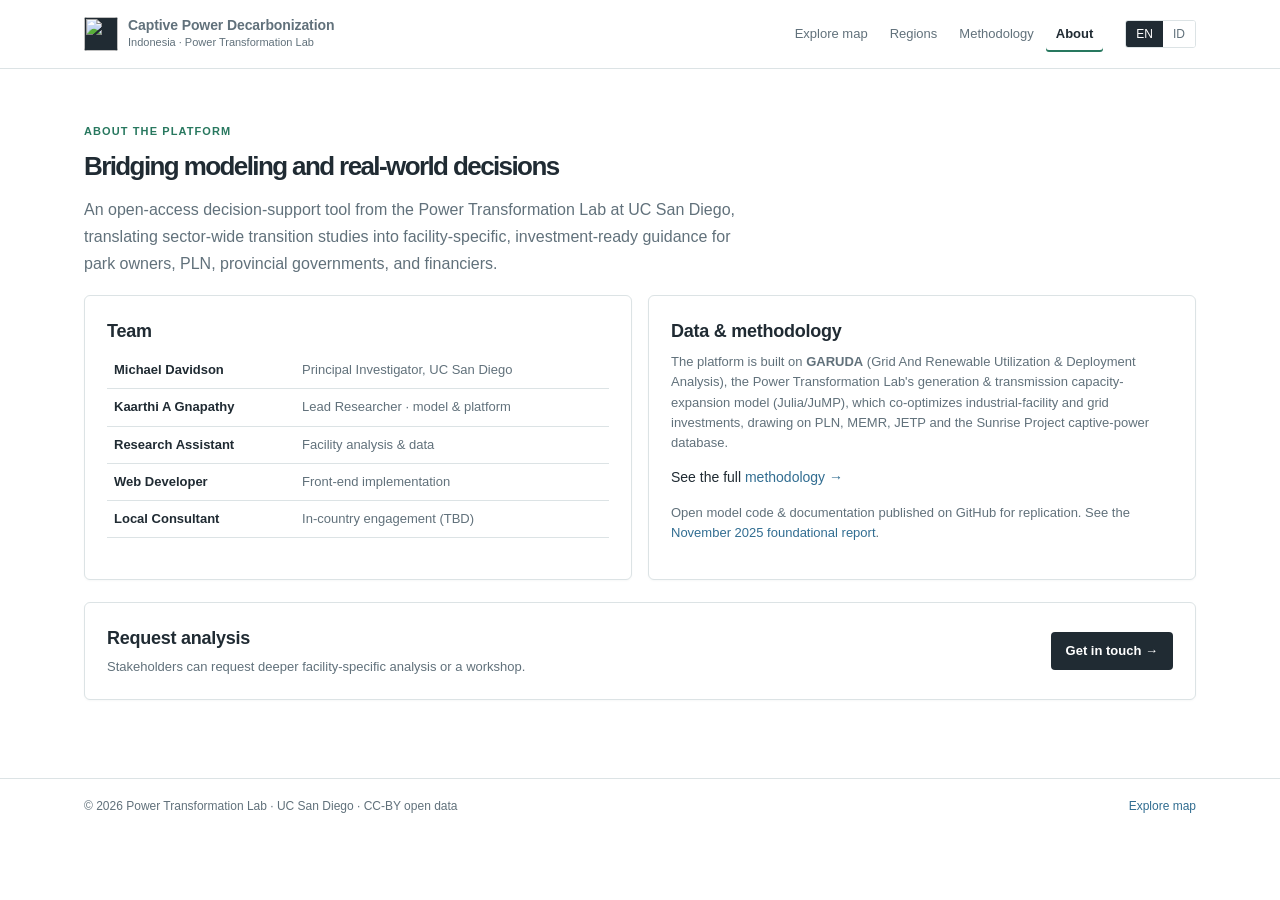
==== about.html @ 7bb6ee19 "Call the capacity-expansion model GARUDA everywhere UI strings (EN/ID), methodology and about text, " ====
<!DOCTYPE html>
<html lang="en">
<head>
<meta charset="utf-8">
<meta name="viewport" content="width=device-width, initial-scale=1">
<title>About · Captive Power Platform</title>
<link rel="icon" type="image/svg+xml" href="assets/img/logo.svg">
<link rel="stylesheet" href="assets/css/styles.css">
</head>
<body>

<header class="site">
  <div class="wrap navrow">
    <a class="brand" href="index.html">
      <img class="mark" src="assets/img/logo.svg" alt="" width="34" height="34">
      <span><b>Captive Power Decarbonization</b><span data-i18n="brand_sub">Indonesia · Power Transformation Lab</span></span>
    </a>
    <nav class="main">
      <a href="index.html" data-i18n="nav_explore">Explore map</a>
      <a href="region.html" data-i18n="nav_region">Regions</a>
      <a href="methodology.html" data-i18n="nav_method">Methodology</a>
      <a href="about.html" class="active" data-i18n="nav_about">About</a>
    </nav>
    <div class="lang"><button data-lang="en" class="on">EN</button><button data-lang="id">ID</button></div>
  </div>
</header>

<main class="wrap section">
  <div class="kick" data-i18n="ab_kick">About the platform</div>
  <h1 style="font-size:26px" data-i18n="ab_h">Bridging modeling and real-world decisions</h1>
  <p class="lead" data-i18n="ab_p">An open-access decision-support tool from the Power Transformation Lab at UC San Diego, translating sector-wide transition studies into facility-specific, investment-ready guidance for park owners, PLN, provincial governments, and financiers.</p>

  <div class="grid2" style="margin-top:18px">
    <div class="card">
      <h2 data-i18n="ab_team">Team</h2>
      <table class="dt" style="margin-top:6px"><tbody>
        <tr><td style="font-weight:600">Michael Davidson</td><td style="color:var(--mut)">Principal Investigator, UC San Diego</td></tr>
        <tr><td style="font-weight:600">Kaarthi A Gnapathy</td><td style="color:var(--mut)">Lead Researcher · model &amp; platform</td></tr>
        <tr><td style="font-weight:600">Research Assistant</td><td style="color:var(--mut)">Facility analysis &amp; data</td></tr>
        <tr><td style="font-weight:600">Web Developer</td><td style="color:var(--mut)">Front-end implementation</td></tr>
        <tr><td style="font-weight:600">Local Consultant</td><td style="color:var(--mut)">In-country engagement (TBD)</td></tr>
      </tbody></table>
    </div>
    <div class="card">
      <h2 data-i18n="ab_data">Data &amp; methodology</h2>
      <p class="sub" style="margin-top:6px">The platform is built on <b>GARUDA</b> (Grid And Renewable Utilization &amp; Deployment Analysis), the Power Transformation Lab's generation &amp; transmission capacity-expansion model (Julia/JuMP), which co-optimizes industrial-facility and grid investments, drawing on PLN, MEMR, JETP and the Sunrise Project captive-power database.</p>
      <p style="font-size:14px">See the full <a href="methodology.html">methodology &rarr;</a></p>
      <p class="sub" style="margin-top:10px">Open model code &amp; documentation published on GitHub for replication. See the
        <a href="https://zenodo.org/records/17345968">November 2025 foundational report</a>.</p>
    </div>
  </div>

  <!-- Partners & stakeholders — commented out pending PI confirmation of the final list (feedback item #3)
  <h2 style="margin-top:24px" data-i18n="ab_part">Partners &amp; stakeholders</h2>
  <p class="sub" data-i18n="ab_partp">Engaged through workshops and bilateral outreach in Jakarta, Bandung &amp; Sulawesi</p>
  <div class="partners">
    <div class="pcard"><b>ITB</b>Academic collaboration · PLN engagement</div>
    <div class="pcard"><b>IESR</b>Modeling · policy advocacy</div>
    <div class="pcard"><b>WRI-Indonesia</b>Industrial park &amp; investor convening</div>
    <div class="pcard"><b>CPI-Indonesia</b>Investor engagement</div>
    <div class="pcard"><b>RMI</b>JETP team connections</div>
    <div class="pcard"><b>MEMR · PLN</b>Policy &amp; grid planning</div>
  </div>
  -->

  <div class="card" style="margin-top:22px;display:flex;justify-content:space-between;align-items:center;gap:14px;flex-wrap:wrap">
    <div>
      <h2 style="margin:0" data-i18n="foot_req">Request analysis</h2>
      <p class="sub" style="margin:4px 0 0">Stakeholders can request deeper facility-specific analysis or a workshop.</p>
    </div>
    <a class="btn" href="mailto:info@pwrlab.org">Get in touch →</a>
  </div>
</main>

<footer class="site"><div class="wrap">
  <span data-i18n="foot_rights">© 2026 Power Transformation Lab · UC San Diego · CC-BY open data</span>
  <span><a href="index.html" data-i18n="nav_explore">Explore map</a></span>
</div></footer>

<script src="assets/js/data.js"></script>
<script src="assets/js/i18n.js"></script>
<script>window.initLang();</script>
</body>
</html>
---- assets/css/styles.css ----
/* Captive Power Decarbonization Platform — prototype styles
   Design family: Power Transformation Lab (pwrlab.org) — charcoal #272636 + coral #fc4d50,
   evolved with a coal-vs-clean energy axis (charcoal coal / teal clean / blue grid). */

:root {
  --coal:   #202b33;  /* brand ink + "coal" */
  --coral:  #c75c45;  /* accent */
  --clean:  #28785f;  /* on-site renewables */
  --grid:   #316d91;  /* grid connection */
  --amber:  #ef9f27;  /* medium readiness */
  --ink:    #202b33;
  --mut:    #61717b;
  --line:   #dce3e5;
  --bg:     #ffffff;
  --soft:   #f4f7f6;
  --radius: 6px;
  --maxw:   1160px;
}

* { box-sizing: border-box; }
html { scroll-behavior: smooth; }
body {
  margin: 0;
  font-family: -apple-system, BlinkMacSystemFont, "Segoe UI", Roboto, Helvetica, Arial, sans-serif;
  color: var(--ink);
  background: var(--bg);
  line-height: 1.55;
  -webkit-font-smoothing: antialiased;
}
a { color: var(--grid); text-decoration: none; }
a:hover { text-decoration: underline; }
.wrap { max-width: var(--maxw); margin: 0 auto; padding: 0 24px; }
.sr-only { position:absolute; width:1px; height:1px; overflow:hidden; clip:rect(0 0 0 0); }

/* ---- header / nav ---- */
header.site {
  position: sticky; top: 0; z-index: 50;
  background: rgba(255,255,255,.97); backdrop-filter: blur(12px);
  border-bottom: 1px solid var(--line);
}
.navrow { display: flex; align-items: center; gap: 16px; height: 68px; }
.brand { display: flex; align-items: center; gap: 10px; margin-right: auto; }
.brand .mark {
  width: 34px; height: 34px; border-radius: 3px; background: var(--coal); color: #fff;
  display: flex; align-items: center; justify-content: center; font-weight: 700; font-size: 10px;
  letter-spacing: .08em;
}
.brand b { font-size: 14px; font-weight: 650; letter-spacing: -.1px; display: block; line-height: 1.15; }
.brand span { font-size: 11px; color: var(--mut); }
nav.main { display: flex; gap: 2px; }
nav.main a {
  font-size: 13px; color: var(--mut); padding: 8px 10px; border-radius: 3px; text-decoration: none;
}
nav.main a:hover { background: var(--soft); color: var(--ink); }
nav.main a.active { color: var(--ink); font-weight: 600; background: transparent; box-shadow: inset 0 -2px var(--clean); }
.lang { display: flex; border: 1px solid var(--line); border-radius: 3px; overflow: hidden; margin-left: 6px; }
.lang button { font-size: 12px; padding: 6px 10px; border: none; background: #fff; cursor: pointer; color: var(--mut); }
.lang button.on { background: var(--coal); color: #fff; }

/* ---- generic ---- */
.kick { font-size: 11px; font-weight: 650; letter-spacing: 1.1px; text-transform: uppercase; color: var(--clean); }
h1 { font-size: clamp(34px, 5vw, 54px); font-weight: 650; letter-spacing: -1.6px; line-height: 1.03; margin: 13px 0 16px; max-width: 900px; }
h2 { font-size: 18px; font-weight: 650; letter-spacing: -.25px; margin: 0 0 4px; }
.lead { font-size: 16px; line-height: 1.7; color: var(--mut); margin: 0; max-width: 76ch; }
.sub  { font-size: 13px; color: var(--mut); margin: 0 0 14px; }
.section { padding-top: 54px; padding-bottom: 34px; }
.card { border: 1px solid var(--line); border-radius: var(--radius); padding: 22px; background: #fff; box-shadow: 0 1px 2px rgba(32,43,51,.035); }
.grid2 { display: grid; grid-template-columns: 1fr 1fr; gap: 16px; }
.grid3 { display: grid; grid-template-columns: repeat(3, 1fr); gap: 12px; }
.split { display: grid; grid-template-columns: 1.5fr 1fr; gap: 18px; align-items: start; }
.back { font-size: 13px; color: var(--mut); display: inline-flex; align-items: center; gap: 5px; }

/* ---- stats ---- */
.stats { display: grid; grid-template-columns: repeat(4, 1fr); gap: 0; margin: 34px 0; border-top: 1px solid var(--line); border-bottom: 1px solid var(--line); }
.stat { background: transparent; border-radius: 0; padding: 20px 24px; border-right: 1px solid var(--line); }
.stat:last-child { border-right: 0; }
.stat b { font-size: 27px; font-weight: 650; display: block; letter-spacing: -.8px; }
.stat small { font-size: 12px; color: var(--mut); display: block; margin-top: 2px; line-height: 1.3; }

/* ---- filters ---- */
.filters { display: flex; gap: 8px; flex-wrap: wrap; align-items: center; padding: 14px 16px; background: var(--soft); border: 1px solid var(--line); border-radius: var(--radius); margin-bottom: 14px; }
.filters .fl { font-size: 12px; color: var(--mut); font-weight: 600; }
.chip { font-size: 12.5px; padding: 6px 12px; border-radius: 4px; border: 1px solid var(--line); background: #fff; cursor: pointer; color: var(--mut); }
.chip.on { background: var(--coal); color: #fff; border-color: var(--coal); }
select.f { font-size: 12.5px; padding: 6px 9px; border-radius: 7px; border: 1px solid var(--line); background: #fff; color: var(--ink); }

/* ---- map ---- */
.mapwrap { position: relative; border: 1px solid var(--line); border-radius: var(--radius); overflow: hidden; background: #f4f7f7; }
.mk { cursor: pointer; transition: opacity .15s; }
.mk:hover { stroke: var(--coal) !important; stroke-width: 2 !important; }
.legend { position: absolute; left: 14px; bottom: 14px; background: rgba(255,255,255,.97); border: 1px solid var(--line); border-radius: 4px; padding: 10px 12px; font-size: 11px; color: var(--mut); }
.legend .row { display: flex; align-items: center; gap: 7px; margin: 3px 0; }
.legend i { width: 10px; height: 10px; border-radius: 50%; display: inline-block; }
.pop { position: absolute; top: 14px; right: 14px; width: 270px; background: #fff; border: 1px solid var(--line); border-radius: 5px; padding: 17px; display: none; box-shadow: 0 12px 32px rgba(32,43,51,.14); }
.pop.on { display: block; }
.pop .x { position: absolute; top: 10px; right: 12px; cursor: pointer; color: var(--mut); font-size: 17px; line-height: 1; background: none; border: none; }

/* ---- tags / pills ---- */
.tag { display: inline-block; font-size: 10.5px; padding: 2px 9px; border-radius: 20px; font-weight: 600; background: var(--soft); color: var(--ink); border: 1px solid var(--line); }
.tag .dot { display: inline-block; width: 8px; height: 8px; border-radius: 50%; margin-right: 5px; vertical-align: 0; }
.pill { font-size: 10.5px; font-weight: 600; padding: 2px 9px; border-radius: 20px; }
.p-high { background: #e1f5ee; color: #0f6e56; }
.p-medium { background: #faeeda; color: #854f0b; }
.p-low { background: #fbeae9; color: #a32d2d; }

.metarow { display: flex; justify-content: space-between; font-size: 13px; padding: 6px 0; border-top: 1px solid var(--line); }
.metarow span { color: var(--mut); }
.metarow b { font-weight: 600; }
.mixbar { display: flex; height: 9px; border-radius: 5px; overflow: hidden; margin: 10px 0 4px; }

/* ---- buttons ---- */
.btn { display: inline-flex; align-items: center; gap: 6px; font-size: 13px; font-weight: 600; padding: 9px 15px; border-radius: 4px; border: none; background: var(--coal); color: #fff; cursor: pointer; text-decoration: none; }
.btn:hover { text-decoration: none; opacity: .92; }
.btn.ghost { background: #fff; color: var(--ink); border: 1px solid var(--line); }
.btn.block { width: 100%; justify-content: center; }

/* ---- tables ---- */
table.dt { width: 100%; border-collapse: collapse; font-size: 13px; }
table.dt th { text-align: left; color: var(--mut); font-weight: 600; font-size: 11px; text-transform: uppercase; letter-spacing: .4px; padding: 7px 7px; border-bottom: 1px solid var(--line); }
table.dt td { padding: 8px 7px; border-bottom: 1px solid var(--line); vertical-align: top; }

/* ---- pathway bars ---- */
.pth { margin: 9px 0; }
.pth .top { display: flex; justify-content: space-between; font-size: 13px; margin-bottom: 4px; }
.pth .track { background: #f0eff2; border-radius: 4px; overflow: hidden; }
.pth .bar { height: 15px; border-radius: 4px; }
.pth.win .top b::after { content: " · recommended"; color: var(--coral); font-weight: 600; }

/* ---- sensitivity ---- */
.sliders { display: grid; gap: 14px; }
.slider label { display: flex; justify-content: space-between; font-size: 13px; margin-bottom: 4px; }
.slider label b { font-weight: 600; }
.slider input[type=range] { width: 100%; accent-color: var(--coral); }
.insight { font-size: 13px; background: #fff7f1; border: 1px solid #f3d9c8; color: #8a3c1c; border-radius: 8px; padding: 10px 12px; margin-top: 12px; }

/* ---- about ---- */
.partners { display: grid; grid-template-columns: repeat(3,1fr); gap: 10px; }
.pcard { border: 1px solid var(--line); border-radius: 9px; padding: 12px; font-size: 12.5px; color: var(--mut); }
.pcard b { font-size: 13px; font-weight: 600; color: var(--ink); display: block; margin-bottom: 1px; }

/* ---- homepage site table ---- */
.mapwrap .legend { position: static; display: flex; flex-wrap: wrap; align-items: center; gap: 4px 16px; border: 0; border-top: 1px solid var(--line); border-radius: 0; background: #fff; }
.mapwrap .legend > div { margin: 0 !important; }
.tblhead { display: flex; justify-content: space-between; align-items: flex-end; gap: 12px; flex-wrap: wrap; margin-bottom: 10px; }
.tblhead input { min-width: 240px; }
table.sortable th[data-sort] { cursor: pointer; user-select: none; white-space: nowrap; }
table.sortable th[data-sort]:hover { color: var(--ink); }
table.sortable th.asc::after { content: " ↑"; }
table.sortable th.desc::after { content: " ↓"; }
table.dt td a { color: var(--ink); font-weight: 600; }
table.dt .tag { white-space: nowrap; }

/* ---- facility detail ---- */
.h3 { font-size: 13px; font-weight: 600; margin: 0 0 8px; color: var(--ink); }
.mut { color: var(--mut); }
dl.facts { display: grid; grid-template-columns: max-content 1fr; gap: 6px 14px; margin: 0; font-size: 12.5px; }
dl.facts dt { color: var(--mut); }
dl.facts dd { margin: 0; color: var(--ink); overflow-wrap: anywhere; }
.tscroll { overflow-x: auto; }
table.dt tr.grp td { font-weight: 600; background: var(--soft); font-size: 12px; padding-top: 6px; padding-bottom: 6px; }
table.dt tr.off td { color: var(--mut); }
.st { display: inline-block; font-size: 10.5px; font-weight: 600; padding: 1px 8px; border-radius: 20px; white-space: nowrap; border: 1px solid var(--line); }
.st-op { background: #e3eefb; color: #1c5cab; border-color: #cde2fb; }
.st-con { background: #f2f7fd; color: #256abf; border-color: #cde2fb; }
.st-plan { background: #fff; color: var(--ink); }
.st-off { background: #fff; color: var(--mut); border-style: dashed; }

/* ---- footer ---- */
footer.site { border-top: 1px solid var(--line); background: #fff; margin-top: 44px; }
footer.site .wrap { display: flex; justify-content: space-between; flex-wrap: wrap; gap: 10px; padding-top: 18px; padding-bottom: 18px; font-size: 12px; color: var(--mut); }

/* ---- stakeholder homepage ---- */
.home { font-family: "Inter", -apple-system, BlinkMacSystemFont, "Segoe UI", sans-serif; background: #fff; }
.home .brand b, .home h1, .home .section-heading, .home .stakeholder-grid h3 { font-family: "Syne", sans-serif; }
.home .kick, .home .stake-num { font-family: "JetBrains Mono", monospace; }
.home-hero { min-height: 560px; display: flex; align-items: center; background: #29363c; color: #e5ece9; position: relative; border-bottom: 1px solid #39474d; }
.home-hero-inner { width: 100%; min-width: 0; padding-top: 84px; padding-bottom: 92px; position: relative; z-index: 1; }
.home-hero .kick { color: #9bbfb2; }
.home-hero h1 { color: #e5ece9; font-size: clamp(46px, 6vw, 72px); max-width: 930px; line-height: 1.01; letter-spacing: -.04em; margin: 22px 0 26px; }
.home-hero .lead { color: #b2bfba; font-size: 17px; max-width: 720px; }
.hero-actions { display: flex; align-items: center; gap: 24px; margin-top: 36px; flex-wrap: wrap; }
.hero-primary { background: #d4e2dd; color: #223037; padding: 12px 18px; }
.hero-link { color: #b9c7c2; font-size: 13px; font-weight: 500; }
.hero-link:hover { color: #e5ece9; }
.home-stats { background: var(--soft); border-bottom: 1px solid var(--line); }
.home-stats .stats { margin: 0 auto; border: 0; grid-template-columns: repeat(3, 1fr); }
.home-stats .stat { padding-top: 28px; padding-bottom: 28px; }
.home-explorer { padding-top: 92px; }
.section-heading { font-size: clamp(30px, 4vw, 48px); line-height: 1.08; letter-spacing: -.035em; max-width: 800px; margin: 14px 0 16px; }
.explore-lead { margin-bottom: 36px; max-width: 700px; }
.stakeholder-section { padding: 110px 0 52px; }
.stakeholder-grid { display: grid; grid-template-columns: repeat(3, 1fr); border-top: 1px solid var(--line); margin-top: 40px; }
.stakeholder-grid article { padding: 30px 34px 16px 0; border-right: 1px solid var(--line); margin-right: 34px; }
.stakeholder-grid article:last-child { border-right: 0; margin-right: 0; }
.stake-num { color: var(--clean); font-size: 12px; }
.stakeholder-grid h3 { font-size: 20px; margin: 18px 0 10px; letter-spacing: -.02em; }
.stakeholder-grid p { color: var(--mut); font-size: 14px; line-height: 1.7; margin: 0; }
.reveal-ready { opacity: 0; transform: translateY(18px); }
.reveal-visible { opacity: 1; transform: translateY(0); transition: opacity .65s ease, transform .65s ease; }

@media (prefers-reduced-motion: reduce) {
  .reveal-ready, .reveal-visible { opacity: 1; transform: none; transition: none; }
}

@media (max-width: 760px) {
  .stats { grid-template-columns: 1fr 1fr; }
  .grid2, .split, .partners { grid-template-columns: 1fr; }
  dl.facts { grid-template-columns: 1fr; gap: 1px; }
  .tblhead input { min-width: 0; width: 100%; }
  .card .stat { padding: 14px 12px; }
  .card .stat b { font-size: 20px; }
  dl.facts dd { margin-bottom: 7px; }
  nav.main a { padding: 7px 8px; }
  h1 { font-size: 34px; }
  .stat { border-right: 0; border-bottom: 1px solid var(--line); }
  .stat:nth-child(odd) { border-right: 1px solid var(--line); }
  .home-stats .stats { grid-template-columns: 1fr 1fr; }
  .home-stats .stat:last-child { grid-column: 1 / -1; border-right: 0; border-bottom: 0; }
  .navrow { height: auto; padding-top: 12px; padding-bottom: 12px; flex-wrap: wrap; }
  nav.main { order: 3; width: 100%; overflow-x: auto; }
  .home-hero { min-height: 520px; }
  .home-hero-inner { padding-top: 72px; padding-bottom: 76px; }
  .home-hero h1 { font-size: clamp(30px, 9vw, 46px); overflow-wrap: break-word; }
  .home-explorer { padding-top: 64px; }
  .stakeholder-grid { grid-template-columns: 1fr; }
  .stakeholder-grid article { border-right: 0; border-bottom: 1px solid var(--line); margin-right: 0; padding-right: 0; }
}
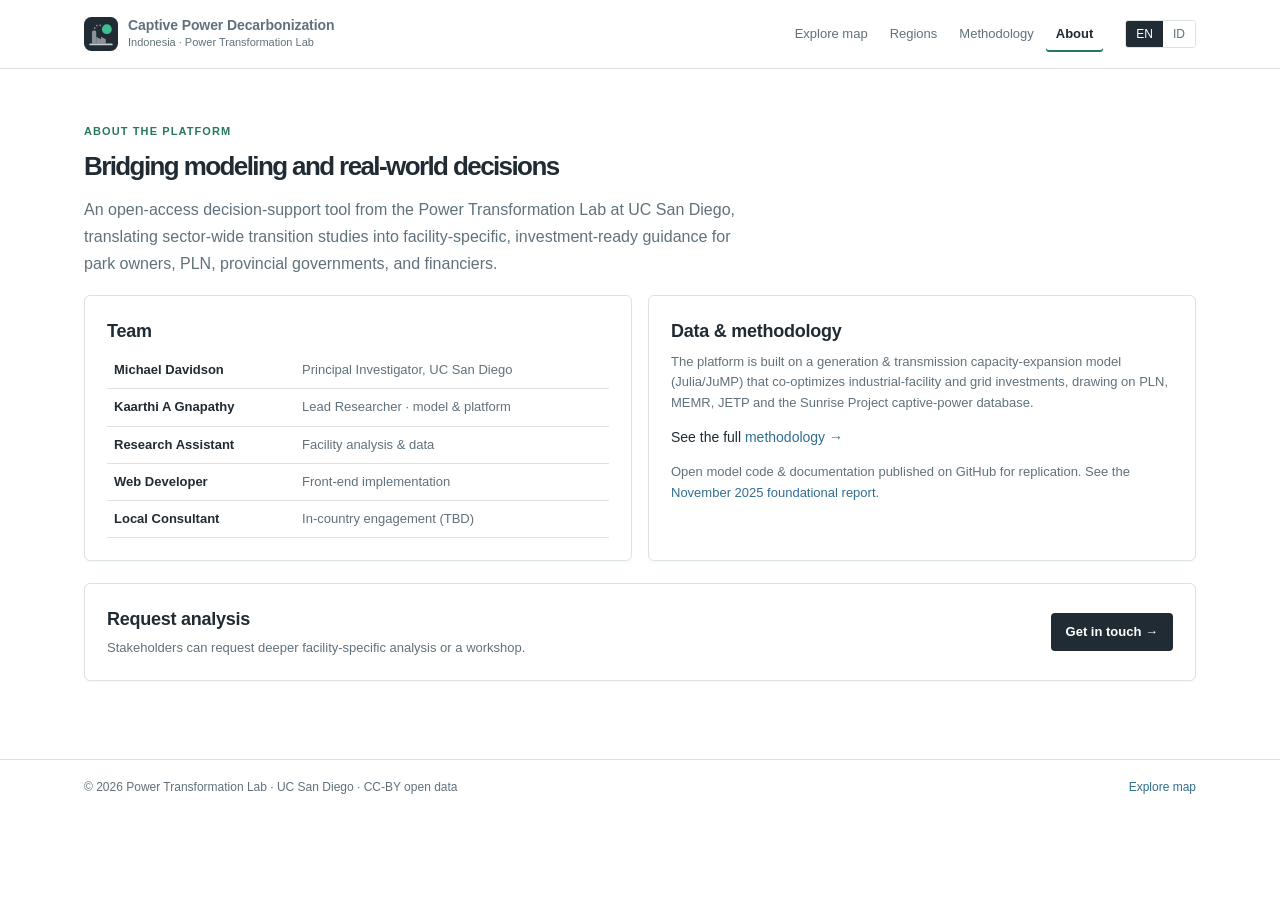
==== commit 917210ee: "Add the "stack to sun" logo as header mark and favicon A captive coal plant whose plume trails off i" ====
--- a/about.html
+++ b/about.html
@@ -43,7 +43,7 @@
     </div>
     <div class="card">
       <h2 data-i18n="ab_data">Data &amp; methodology</h2>
-      <p class="sub" style="margin-top:6px">The platform is built on <b>GARUDA</b> (Grid And Renewable Utilization &amp; Deployment Analysis), the Power Transformation Lab's generation &amp; transmission capacity-expansion model (Julia/JuMP), which co-optimizes industrial-facility and grid investments, drawing on PLN, MEMR, JETP and the Sunrise Project captive-power database.</p>
+      <p class="sub" style="margin-top:6px">The platform is built on a generation &amp; transmission capacity-expansion model (Julia/JuMP) that co-optimizes industrial-facility and grid investments, drawing on PLN, MEMR, JETP and the Sunrise Project captive-power database.</p>
       <p style="font-size:14px">See the full <a href="methodology.html">methodology &rarr;</a></p>
       <p class="sub" style="margin-top:10px">Open model code &amp; documentation published on GitHub for replication. See the
         <a href="https://zenodo.org/records/17345968">November 2025 foundational report</a>.</p>
--- a/assets/css/styles.css
+++ b/assets/css/styles.css
@@ -40,11 +40,7 @@
 }
 .navrow { display: flex; align-items: center; gap: 16px; height: 68px; }
 .brand { display: flex; align-items: center; gap: 10px; margin-right: auto; }
-.brand .mark {
-  width: 34px; height: 34px; border-radius: 3px; background: var(--coal); color: #fff;
-  display: flex; align-items: center; justify-content: center; font-weight: 700; font-size: 10px;
-  letter-spacing: .08em;
-}
+.brand .mark { width: 34px; height: 34px; display: block; flex: none; }
 .brand b { font-size: 14px; font-weight: 650; letter-spacing: -.1px; display: block; line-height: 1.15; }
 .brand span { font-size: 11px; color: var(--mut); }
 nav.main { display: flex; gap: 2px; }
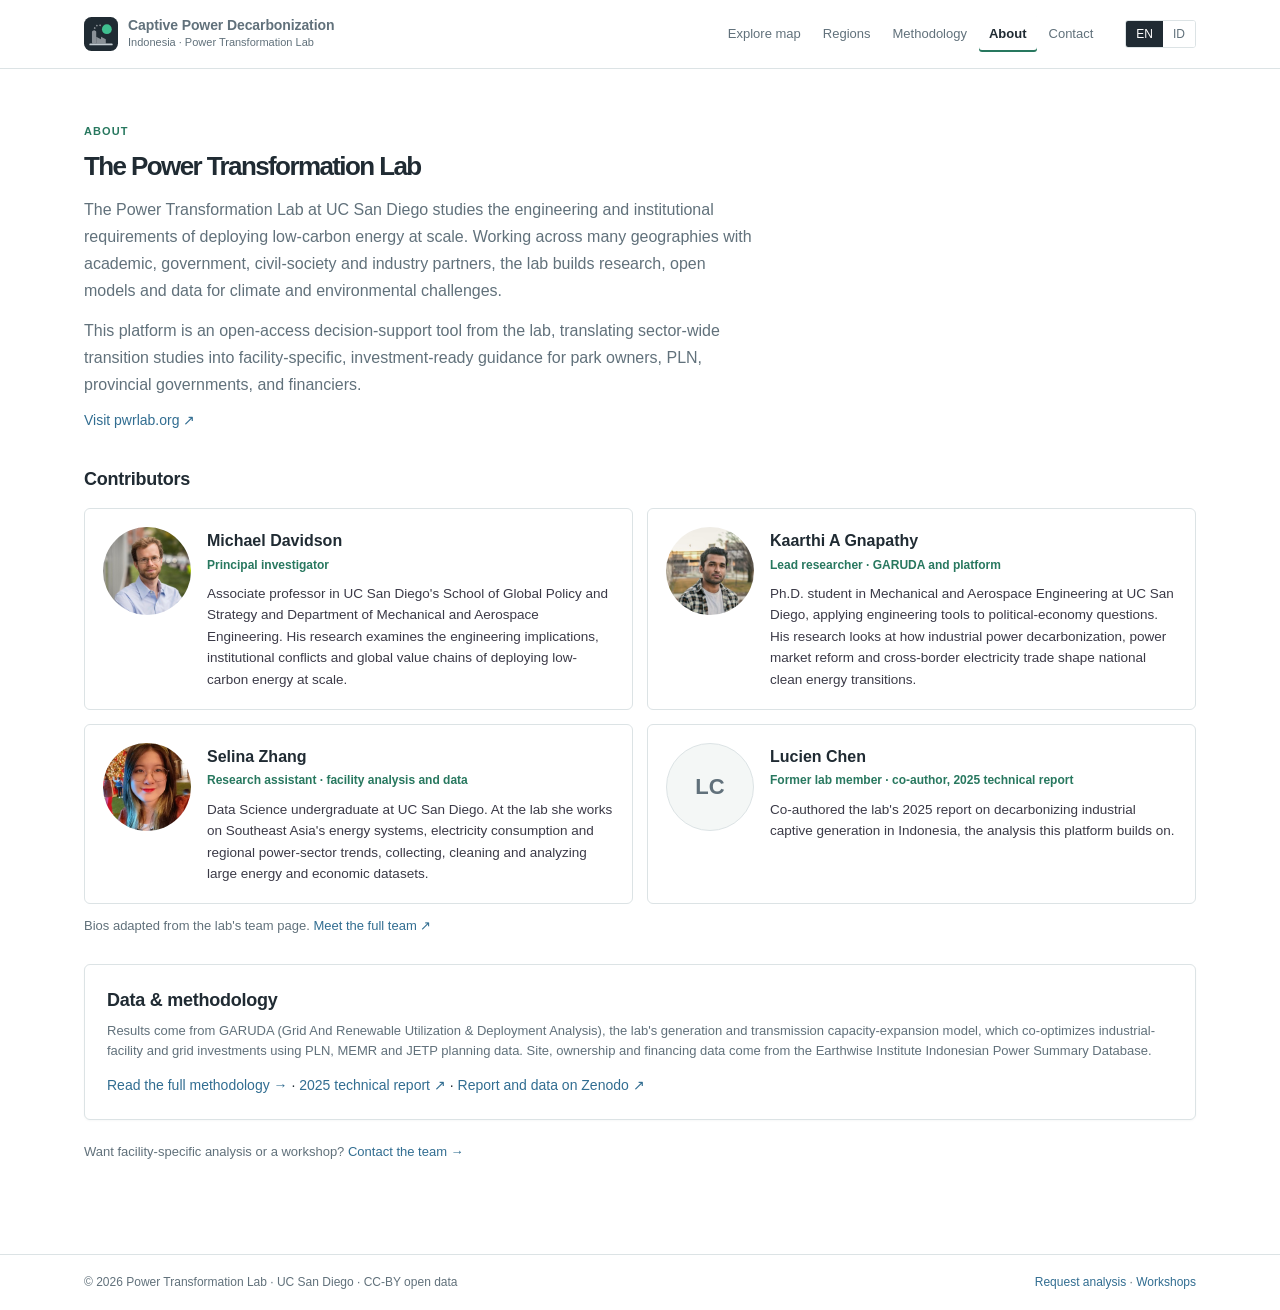
==== commit c9bc1afc: "Restructure About; move requests and contact to contact.html About now runs lab intro, contributors " ====
--- a/about.html
+++ b/about.html
@@ -20,34 +20,64 @@
       <a href="region.html" data-i18n="nav_region">Regions</a>
       <a href="methodology.html" data-i18n="nav_method">Methodology</a>
       <a href="about.html" class="active" data-i18n="nav_about">About</a>
+      <a href="contact.html" data-i18n="nav_contact">Contact</a>
     </nav>
     <div class="lang"><button data-lang="en" class="on">EN</button><button data-lang="id">ID</button></div>
   </div>
 </header>
 
 <main class="wrap section">
-  <div class="kick" data-i18n="ab_kick">About the platform</div>
-  <h1 style="font-size:26px" data-i18n="ab_h">Bridging modeling and real-world decisions</h1>
-  <p class="lead" data-i18n="ab_p">An open-access decision-support tool from the Power Transformation Lab at UC San Diego, translating sector-wide transition studies into facility-specific, investment-ready guidance for park owners, PLN, provincial governments, and financiers.</p>
+  <div class="kick" data-i18n="ab_kick">About</div>
+  <h1 style="font-size:26px" data-i18n="ab_lab_h">The Power Transformation Lab</h1>
+  <p class="lead" data-i18n="ab_lab_p">The Power Transformation Lab at UC San Diego studies the engineering and institutional requirements of deploying low-carbon energy at scale. Working across many geographies with academic, government, civil-society and industry partners, the lab builds research, open models and data for climate and environmental challenges.</p>
+  <p class="lead" style="margin-top:12px" data-i18n="ab_p">This platform is an open-access decision-support tool from the lab, translating sector-wide transition studies into facility-specific, investment-ready guidance for park owners, PLN, provincial governments, and financiers.</p>
+  <p style="margin-top:12px;font-size:14px"><a href="https://pwrlab.org" target="_blank" rel="noopener"><span data-i18n="ab_visit">Visit pwrlab.org</span> ↗</a></p>
 
-  <div class="grid2" style="margin-top:18px">
-    <div class="card">
-      <h2 data-i18n="ab_team">Team</h2>
-      <table class="dt" style="margin-top:6px"><tbody>
-        <tr><td style="font-weight:600">Michael Davidson</td><td style="color:var(--mut)">Principal Investigator, UC San Diego</td></tr>
-        <tr><td style="font-weight:600">Kaarthi A Gnapathy</td><td style="color:var(--mut)">Lead Researcher · model &amp; platform</td></tr>
-        <tr><td style="font-weight:600">Research Assistant</td><td style="color:var(--mut)">Facility analysis &amp; data</td></tr>
-        <tr><td style="font-weight:600">Web Developer</td><td style="color:var(--mut)">Front-end implementation</td></tr>
-        <tr><td style="font-weight:600">Local Consultant</td><td style="color:var(--mut)">In-country engagement (TBD)</td></tr>
-      </tbody></table>
-    </div>
-    <div class="card">
-      <h2 data-i18n="ab_data">Data &amp; methodology</h2>
-      <p class="sub" style="margin-top:6px">The platform is built on a generation &amp; transmission capacity-expansion model (Julia/JuMP) that co-optimizes industrial-facility and grid investments, drawing on PLN, MEMR, JETP and the Sunrise Project captive-power database.</p>
-      <p style="font-size:14px">See the full <a href="methodology.html">methodology &rarr;</a></p>
-      <p class="sub" style="margin-top:10px">Open model code &amp; documentation published on GitHub for replication. See the
-        <a href="https://zenodo.org/records/17345968">November 2025 foundational report</a>.</p>
-    </div>
+  <h2 style="margin-top:34px" data-i18n="ab_team">Contributors</h2>
+  <div class="people">
+    <article class="person">
+      <img src="assets/img/team/michael-davidson.jpg" alt="Portrait of Michael Davidson" loading="lazy" width="88" height="88">
+      <div>
+        <h3>Michael Davidson</h3>
+        <p class="role" data-i18n="ab_r_pi">Principal investigator</p>
+        <p data-i18n="ab_b_md">Associate professor in UC San Diego's School of Global Policy and Strategy and Department of Mechanical and Aerospace Engineering. His research examines the engineering implications, institutional conflicts and global value chains of deploying low-carbon energy at scale.</p>
+      </div>
+    </article>
+    <article class="person">
+      <img src="assets/img/team/kaarthi-gnapathy.jpg" alt="Portrait of Kaarthi Gnapathy" loading="lazy" width="88" height="88">
+      <div>
+        <h3>Kaarthi A Gnapathy</h3>
+        <p class="role" data-i18n="ab_r_lead">Lead researcher · GARUDA and platform</p>
+        <p data-i18n="ab_b_kg">Ph.D. student in Mechanical and Aerospace Engineering at UC San Diego, applying engineering tools to political-economy questions. His research looks at how industrial power decarbonization, power market reform and cross-border electricity trade shape national clean energy transitions.</p>
+      </div>
+    </article>
+    <article class="person">
+      <img src="assets/img/team/selina-zhang.jpg" alt="Portrait of Selina Zhang" loading="lazy" width="88" height="88">
+      <div>
+        <h3>Selina Zhang</h3>
+        <p class="role" data-i18n="ab_r_ra">Research assistant · facility analysis and data</p>
+        <p data-i18n="ab_b_sz">Data Science undergraduate at UC San Diego. At the lab she works on Southeast Asia's energy systems, electricity consumption and regional power-sector trends, collecting, cleaning and analyzing large energy and economic datasets.</p>
+      </div>
+    </article>
+    <article class="person">
+      <span class="initials" aria-hidden="true">LC</span>
+      <div>
+        <h3>Lucien Chen</h3>
+        <p class="role" data-i18n="ab_r_co">Former lab member · co-author, 2025 technical report</p>
+        <p data-i18n="ab_b_lc">Co-authored the lab's 2025 report on decarbonizing industrial captive generation in Indonesia, the analysis this platform builds on.</p>
+      </div>
+    </article>
+  </div>
+  <p class="sub" style="margin-top:12px"><span data-i18n="ab_more">Bios adapted from the lab's team page.</span> <a href="https://pwrlab.org/team.html" target="_blank" rel="noopener"><span data-i18n="ab_teamlink">Meet the full team</span> ↗</a></p>
+
+  <div class="card" style="margin-top:28px">
+    <h2 data-i18n="ab_data">Data &amp; methodology</h2>
+    <p class="sub" style="margin-top:6px" data-i18n="ab_data_p">Results come from GARUDA (Grid And Renewable Utilization &amp; Deployment Analysis), the lab's generation and transmission capacity-expansion model, which co-optimizes industrial-facility and grid investments using PLN, MEMR and JETP planning data. Site, ownership and financing data come from the Earthwise Institute Indonesian Power Summary Database.</p>
+    <p style="font-size:14px;margin:10px 0 0">
+      <a href="methodology.html"><span data-i18n="ab_method">Read the full methodology</span> →</a> ·
+      <a href="https://pwrlab.org/2025/09/30/indonesia-industry-captive-generation.html" target="_blank" rel="noopener"><span data-i18n="ab_report">2025 technical report</span> ↗</a> ·
+      <a href="https://zenodo.org/records/17345968" target="_blank" rel="noopener"><span data-i18n="ab_zenodo">Report and data on Zenodo</span> ↗</a>
+    </p>
   </div>
 
   <!-- Partners & stakeholders — commented out pending PI confirmation of the final list (feedback item #3)
@@ -63,18 +93,12 @@
   </div>
   -->
 
-  <div class="card" style="margin-top:22px;display:flex;justify-content:space-between;align-items:center;gap:14px;flex-wrap:wrap">
-    <div>
-      <h2 style="margin:0" data-i18n="foot_req">Request analysis</h2>
-      <p class="sub" style="margin:4px 0 0">Stakeholders can request deeper facility-specific analysis or a workshop.</p>
-    </div>
-    <a class="btn" href="mailto:info@pwrlab.org">Get in touch →</a>
-  </div>
+  <p class="sub" style="margin-top:22px"><span data-i18n="ab_cta">Want facility-specific analysis or a workshop?</span> <a href="contact.html"><span data-i18n="ab_cta_link">Contact the team</span> →</a></p>
 </main>
 
 <footer class="site"><div class="wrap">
   <span data-i18n="foot_rights">© 2026 Power Transformation Lab · UC San Diego · CC-BY open data</span>
-  <span><a href="index.html" data-i18n="nav_explore">Explore map</a></span>
+  <span><a href="contact.html#request" data-i18n="foot_req">Request analysis</a> · <a href="contact.html#workshops" data-i18n="foot_work">Workshops</a></span>
 </div></footer>
 
 <script src="assets/js/data.js"></script>
--- a/assets/css/styles.css
+++ b/assets/css/styles.css
@@ -160,6 +160,17 @@
 .st-con { background: #f2f7fd; color: #256abf; border-color: #cde2fb; }
 .st-plan { background: #fff; color: var(--ink); }
 .st-off { background: #fff; color: var(--mut); border-style: dashed; }
+
+/* ---- about / contact ---- */
+.people { display: grid; grid-template-columns: repeat(2, minmax(0, 1fr)); gap: 14px; margin-top: 14px; }
+.person { display: flex; gap: 16px; align-items: flex-start; border: 1px solid var(--line); border-radius: var(--radius); padding: 18px; background: #fff; }
+.person img, .person .initials { width: 88px; height: 88px; border-radius: 50%; object-fit: cover; flex: none; background: var(--soft); }
+.person .initials { display: flex; align-items: center; justify-content: center; font-weight: 600; font-size: 22px; color: var(--mut); border: 1px solid var(--line); }
+.person h3 { font-size: 16px; font-weight: 600; margin: 2px 0 2px; }
+.person .role { font-size: 12px; font-weight: 600; color: var(--clean); margin: 0 0 8px; }
+.person p { font-size: 13.5px; line-height: 1.6; color: #3b3a47; margin: 0; }
+.grid3.contact .card { display: flex; flex-direction: column; align-items: flex-start; }
+.grid3.contact .card .sub { flex: 1; }
 
 /* ---- footer ---- */
 footer.site { border-top: 1px solid var(--line); background: #fff; margin-top: 44px; }
@@ -200,7 +211,9 @@
 
 @media (max-width: 760px) {
   .stats { grid-template-columns: 1fr 1fr; }
-  .grid2, .split, .partners { grid-template-columns: 1fr; }
+  .grid2, .grid3, .split, .partners { grid-template-columns: 1fr; }
+  .people { grid-template-columns: 1fr; }
+  .person img, .person .initials { width: 64px; height: 64px; }
   dl.facts { grid-template-columns: 1fr; gap: 1px; }
   .tblhead input { min-width: 0; width: 100%; }
   .card .stat { padding: 14px 12px; }
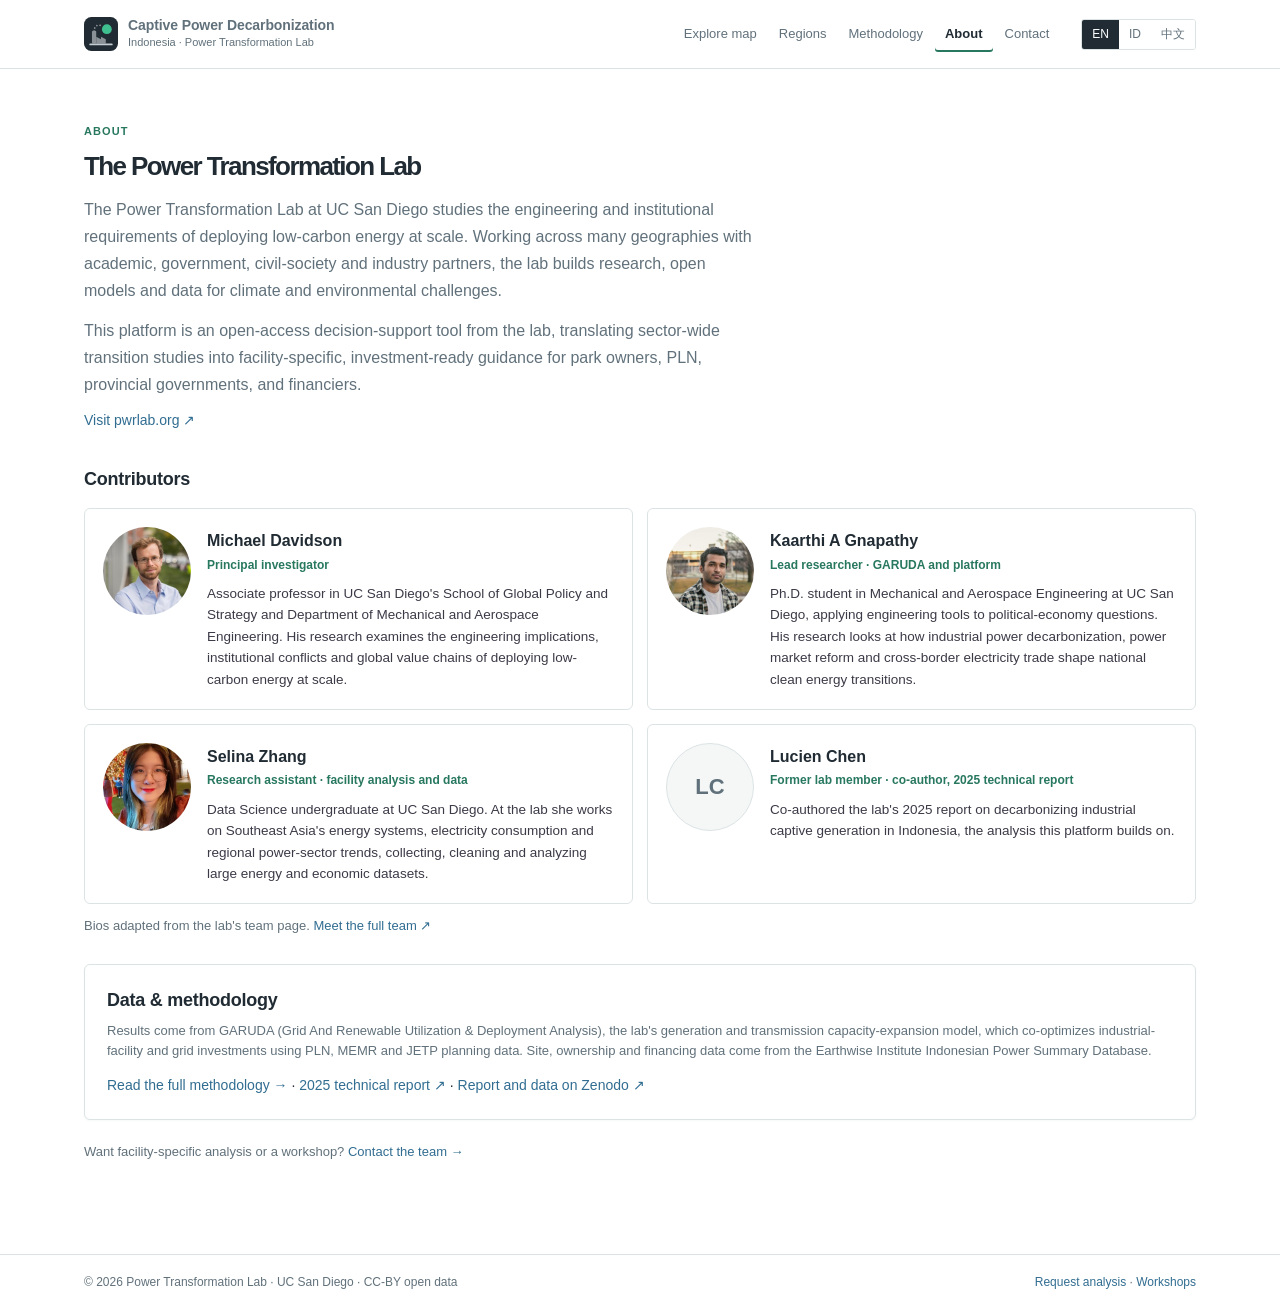
==== commit d8338a7d: "Add Simplified Chinese (中文) as a third site language Brings the other session's Mandarin work (i18n-" ====
--- a/about.html
+++ b/about.html
@@ -13,7 +13,7 @@
   <div class="wrap navrow">
     <a class="brand" href="index.html">
       <img class="mark" src="assets/img/logo.svg" alt="" width="34" height="34">
-      <span><b>Captive Power Decarbonization</b><span data-i18n="brand_sub">Indonesia · Power Transformation Lab</span></span>
+      <span><b data-i18n="brand">Captive Power Decarbonization</b><span data-i18n="brand_sub">Indonesia · Power Transformation Lab</span></span>
     </a>
     <nav class="main">
       <a href="index.html" data-i18n="nav_explore">Explore map</a>
@@ -22,7 +22,7 @@
       <a href="about.html" class="active" data-i18n="nav_about">About</a>
       <a href="contact.html" data-i18n="nav_contact">Contact</a>
     </nav>
-    <div class="lang"><button data-lang="en" class="on">EN</button><button data-lang="id">ID</button></div>
+    <div class="lang"><button data-lang="en" class="on">EN</button><button data-lang="id">ID</button><button data-lang="zh" lang="zh-Hans">中文</button></div>
   </div>
 </header>
 
--- a/assets/css/styles.css
+++ b/assets/css/styles.css
@@ -15,13 +15,15 @@
   --soft:   #f4f7f6;
   --radius: 6px;
   --maxw:   1160px;
+  /* CJK faces for Chinese text; Latin text keeps the faces listed before them */
+  --cjk:    "PingFang SC", "Hiragino Sans GB", "Microsoft YaHei", "Noto Sans SC", "Noto Sans CJK SC", "Source Han Sans SC";
 }
 
 * { box-sizing: border-box; }
 html { scroll-behavior: smooth; }
 body {
   margin: 0;
-  font-family: -apple-system, BlinkMacSystemFont, "Segoe UI", Roboto, Helvetica, Arial, sans-serif;
+  font-family: -apple-system, BlinkMacSystemFont, "Segoe UI", Roboto, Helvetica, Arial, var(--cjk), sans-serif;
   color: var(--ink);
   background: var(--bg);
   line-height: 1.55;
@@ -78,6 +80,9 @@
 .filters .fl { font-size: 12px; color: var(--mut); font-weight: 600; }
 .chip { font-size: 12.5px; padding: 6px 12px; border-radius: 4px; border: 1px solid var(--line); background: #fff; cursor: pointer; color: var(--mut); }
 .chip.on { background: var(--coal); color: #fff; border-color: var(--coal); }
+a.chip { display: inline-block; text-decoration: none; }
+.chip .mut { margin-left: 2px; }
+.chip.on .mut { color: #c3ccd1; }
 select.f { font-size: 12.5px; padding: 6px 9px; border-radius: 7px; border: 1px solid var(--line); background: #fff; color: var(--ink); }
 
 /* ---- map ---- */
@@ -120,7 +125,7 @@
 .pth .top { display: flex; justify-content: space-between; font-size: 13px; margin-bottom: 4px; }
 .pth .track { background: #f0eff2; border-radius: 4px; overflow: hidden; }
 .pth .bar { height: 15px; border-radius: 4px; }
-.pth.win .top b::after { content: " · recommended"; color: var(--coral); font-weight: 600; }
+.pth .top b .rec { color: var(--coral); font-weight: 600; }
 
 /* ---- sensitivity ---- */
 .sliders { display: grid; gap: 14px; }
@@ -145,10 +150,18 @@
 table.sortable th.desc::after { content: " ↓"; }
 table.dt td a { color: var(--ink); font-weight: 600; }
 table.dt .tag { white-space: nowrap; }
+table.dt td a.sublink { font-weight: 400; color: var(--mut); text-decoration: underline; text-underline-offset: 2px; }
+table.dt td a.sublink:hover { color: var(--ink); }
+.poplinks { display: flex; justify-content: space-between; gap: 8px; margin-top: 9px; font-size: 12px; }
 
 /* ---- facility detail ---- */
+.sechead { font-size: 20px; margin: 34px 0 12px; }
 .h3 { font-size: 13px; font-weight: 600; margin: 0 0 8px; color: var(--ink); }
 .mut { color: var(--mut); }
+.sharebar { display: inline-block; vertical-align: middle; width: 90px; height: 8px; border-radius: 4px; background: var(--soft); border: 1px solid var(--line); overflow: hidden; }
+.sharebar i { display: block; height: 100%; background: #2a78d6; border-radius: 4px; }
+.sharepct { display: inline-block; min-width: 42px; margin-left: 8px; font-weight: 600; font-variant-numeric: tabular-nums; }
+.locmap { border: 1px solid var(--line); border-radius: var(--radius); overflow: hidden; background: #f4f7f7; }
 dl.facts { display: grid; grid-template-columns: max-content 1fr; gap: 6px 14px; margin: 0; font-size: 12.5px; }
 dl.facts dt { color: var(--mut); }
 dl.facts dd { margin: 0; color: var(--ink); overflow-wrap: anywhere; }
@@ -177,9 +190,9 @@
 footer.site .wrap { display: flex; justify-content: space-between; flex-wrap: wrap; gap: 10px; padding-top: 18px; padding-bottom: 18px; font-size: 12px; color: var(--mut); }
 
 /* ---- stakeholder homepage ---- */
-.home { font-family: "Inter", -apple-system, BlinkMacSystemFont, "Segoe UI", sans-serif; background: #fff; }
-.home .brand b, .home h1, .home .section-heading, .home .stakeholder-grid h3 { font-family: "Syne", sans-serif; }
-.home .kick, .home .stake-num { font-family: "JetBrains Mono", monospace; }
+.home { font-family: "Inter", -apple-system, BlinkMacSystemFont, "Segoe UI", var(--cjk), sans-serif; background: #fff; }
+.home .brand b, .home h1, .home .section-heading, .home .stakeholder-grid h3 { font-family: "Syne", var(--cjk), sans-serif; }
+.home .kick, .home .stake-num { font-family: "JetBrains Mono", var(--cjk), monospace; }
 .home-hero { min-height: 560px; display: flex; align-items: center; background: #29363c; color: #e5ece9; position: relative; border-bottom: 1px solid #39474d; }
 .home-hero-inner { width: 100%; min-width: 0; padding-top: 84px; padding-bottom: 92px; position: relative; z-index: 1; }
 .home-hero .kick { color: #9bbfb2; }
@@ -205,6 +218,14 @@
 .reveal-ready { opacity: 0; transform: translateY(18px); }
 .reveal-visible { opacity: 1; transform: translateY(0); transition: opacity .65s ease, transform .65s ease; }
 
+/* ---- Simplified Chinese ----
+   Han glyphs collide under negative tracking and need more leading than Latin display type. */
+:lang(zh-Hans) h1, :lang(zh-Hans) h2, :lang(zh-Hans) h3, :lang(zh-Hans) .section-heading, :lang(zh-Hans) .stat b { letter-spacing: 0; }
+:lang(zh-Hans) h1 { line-height: 1.25; }
+:lang(zh-Hans) .home-hero h1 { line-height: 1.2; letter-spacing: .01em; text-wrap: balance; }
+:lang(zh-Hans) .section-heading { line-height: 1.3; }
+:lang(zh-Hans) .lead, :lang(zh-Hans) .stakeholder-grid p { line-height: 1.8; }
+
 @media (prefers-reduced-motion: reduce) {
   .reveal-ready, .reveal-visible { opacity: 1; transform: none; transition: none; }
 }
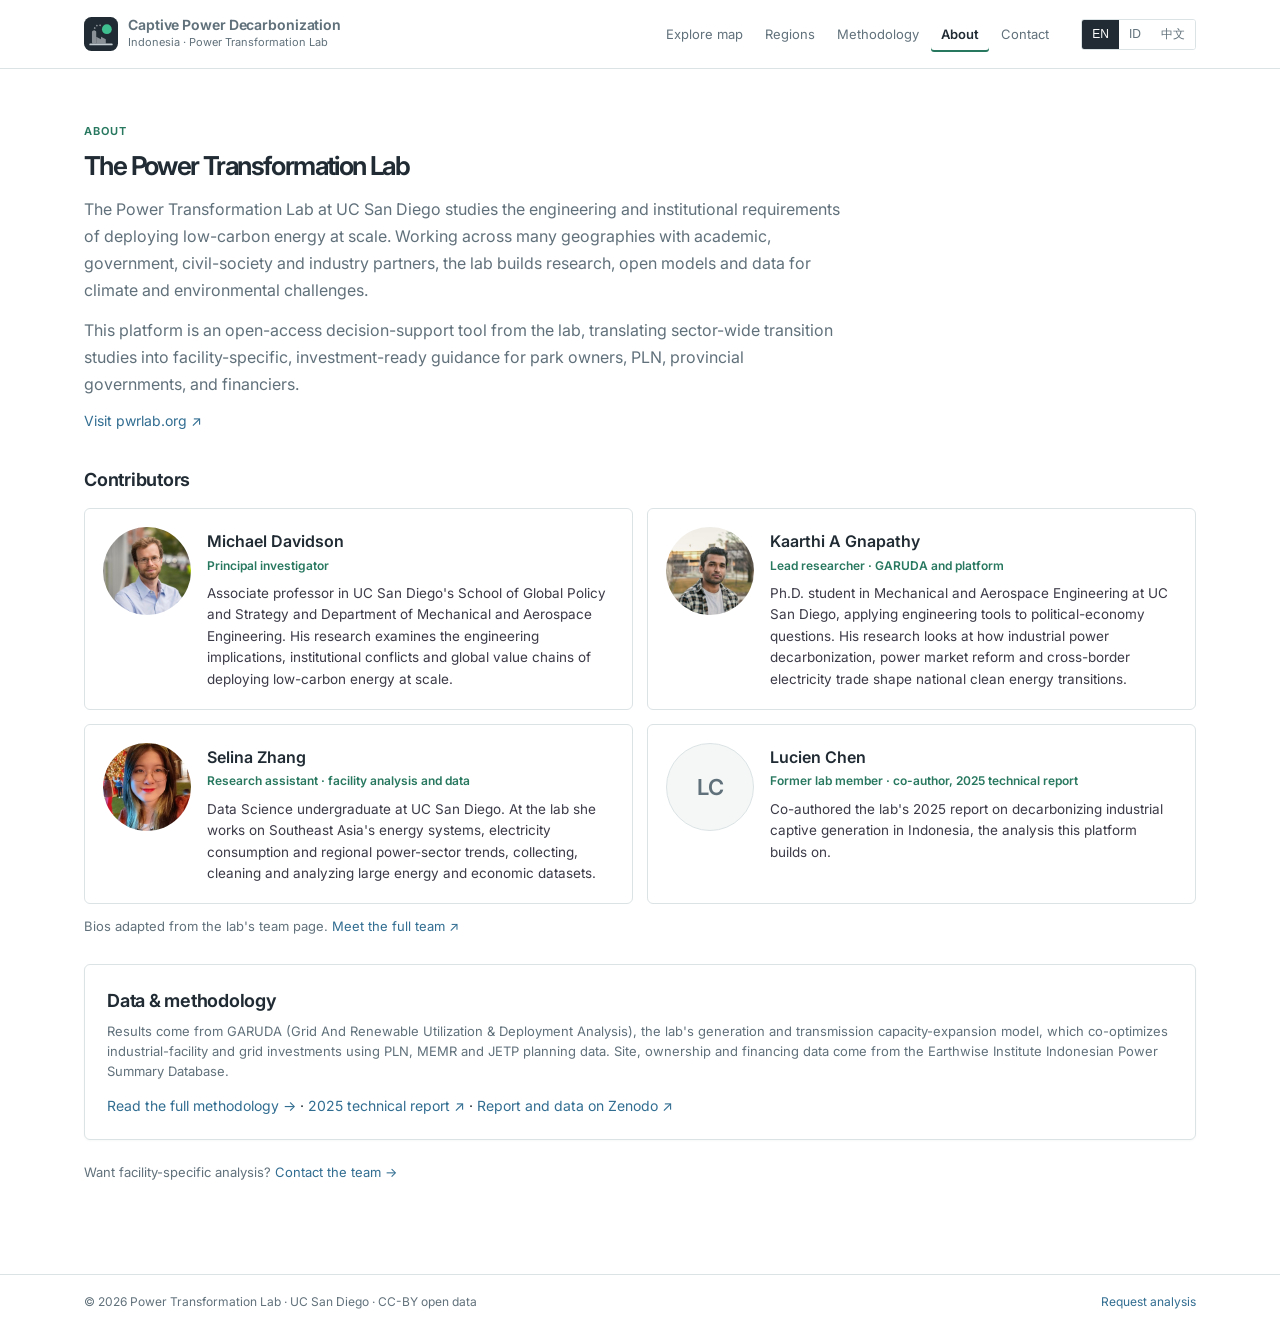
==== commit 6847c9d1: "Region grid map, zone-fixed Sulawesi runs, one typeface Region pages: - The grid map shows PLN subst" ====
--- a/about.html
+++ b/about.html
@@ -5,6 +5,9 @@
 <meta name="viewport" content="width=device-width, initial-scale=1">
 <title>About · Captive Power Platform</title>
 <link rel="icon" type="image/svg+xml" href="assets/img/logo.svg">
+<link rel="preconnect" href="https://fonts.googleapis.com">
+<link rel="preconnect" href="https://fonts.gstatic.com" crossorigin>
+<link href="https://fonts.googleapis.com/css2?family=Inter:wght@400;500;600;700&display=swap" rel="stylesheet">
 <link rel="stylesheet" href="assets/css/styles.css">
 </head>
 <body>
@@ -93,12 +96,12 @@
   </div>
   -->
 
-  <p class="sub" style="margin-top:22px"><span data-i18n="ab_cta">Want facility-specific analysis or a workshop?</span> <a href="contact.html"><span data-i18n="ab_cta_link">Contact the team</span> →</a></p>
+  <p class="sub" style="margin-top:22px"><span data-i18n="ab_cta">Want facility-specific analysis?</span> <a href="contact.html"><span data-i18n="ab_cta_link">Contact the team</span> →</a></p>
 </main>
 
 <footer class="site"><div class="wrap">
   <span data-i18n="foot_rights">© 2026 Power Transformation Lab · UC San Diego · CC-BY open data</span>
-  <span><a href="contact.html#request" data-i18n="foot_req">Request analysis</a> · <a href="contact.html#workshops" data-i18n="foot_work">Workshops</a></span>
+  <span><a href="contact.html#request" data-i18n="foot_req">Request analysis</a></span>
 </div></footer>
 
 <script src="assets/js/data.js"></script>
--- a/assets/css/styles.css
+++ b/assets/css/styles.css
@@ -23,7 +23,8 @@
 html { scroll-behavior: smooth; }
 body {
   margin: 0;
-  font-family: -apple-system, BlinkMacSystemFont, "Segoe UI", Roboto, Helvetica, Arial, var(--cjk), sans-serif;
+  /* one face across the site: Inter (Google Fonts, loaded in every page head), then system UI faces */
+  font-family: "Inter", -apple-system, BlinkMacSystemFont, "Segoe UI", Roboto, Helvetica, Arial, var(--cjk), sans-serif;
   color: var(--ink);
   background: var(--bg);
   line-height: 1.55;
@@ -94,6 +95,9 @@
 .legend i { width: 10px; height: 10px; border-radius: 50%; display: inline-block; }
 .pop { position: absolute; top: 14px; right: 14px; width: 270px; background: #fff; border: 1px solid var(--line); border-radius: 5px; padding: 17px; display: none; box-shadow: 0 12px 32px rgba(32,43,51,.14); }
 .pop.on { display: block; }
+.maphold { position: relative; }
+.maphold .pop { top: 10px; right: 10px; width: 250px; z-index: 2; }
+.mk:focus { outline: none; stroke: var(--coal) !important; stroke-width: 2 !important; }
 .pop .x { position: absolute; top: 10px; right: 12px; cursor: pointer; color: var(--mut); font-size: 17px; line-height: 1; background: none; border: none; }
 
 /* ---- tags / pills ---- */
@@ -182,21 +186,19 @@
 .person h3 { font-size: 16px; font-weight: 600; margin: 2px 0 2px; }
 .person .role { font-size: 12px; font-weight: 600; color: var(--clean); margin: 0 0 8px; }
 .person p { font-size: 13.5px; line-height: 1.6; color: #3b3a47; margin: 0; }
-.grid3.contact .card { display: flex; flex-direction: column; align-items: flex-start; }
-.grid3.contact .card .sub { flex: 1; }
+.contact .card { display: flex; flex-direction: column; align-items: flex-start; }
+.contact .card .sub { flex: 1; }
 
 /* ---- footer ---- */
 footer.site { border-top: 1px solid var(--line); background: #fff; margin-top: 44px; }
 footer.site .wrap { display: flex; justify-content: space-between; flex-wrap: wrap; gap: 10px; padding-top: 18px; padding-bottom: 18px; font-size: 12px; color: var(--mut); }
 
 /* ---- stakeholder homepage ---- */
-.home { font-family: "Inter", -apple-system, BlinkMacSystemFont, "Segoe UI", var(--cjk), sans-serif; background: #fff; }
-.home .brand b, .home h1, .home .section-heading, .home .stakeholder-grid h3 { font-family: "Syne", var(--cjk), sans-serif; }
-.home .kick, .home .stake-num { font-family: "JetBrains Mono", var(--cjk), monospace; }
+.home { background: #fff; }
 .home-hero { min-height: 560px; display: flex; align-items: center; background: #29363c; color: #e5ece9; position: relative; border-bottom: 1px solid #39474d; }
 .home-hero-inner { width: 100%; min-width: 0; padding-top: 84px; padding-bottom: 92px; position: relative; z-index: 1; }
 .home-hero .kick { color: #9bbfb2; }
-.home-hero h1 { color: #e5ece9; font-size: clamp(46px, 6vw, 72px); max-width: 930px; line-height: 1.01; letter-spacing: -.04em; margin: 22px 0 26px; }
+.home-hero h1 { color: #e5ece9; font-size: clamp(46px, 6vw, 72px); max-width: 930px; line-height: 1.04; letter-spacing: -.03em; font-weight: 700; margin: 22px 0 26px; }
 .home-hero .lead { color: #b2bfba; font-size: 17px; max-width: 720px; }
 .hero-actions { display: flex; align-items: center; gap: 24px; margin-top: 36px; flex-wrap: wrap; }
 .hero-primary { background: #d4e2dd; color: #223037; padding: 12px 18px; }
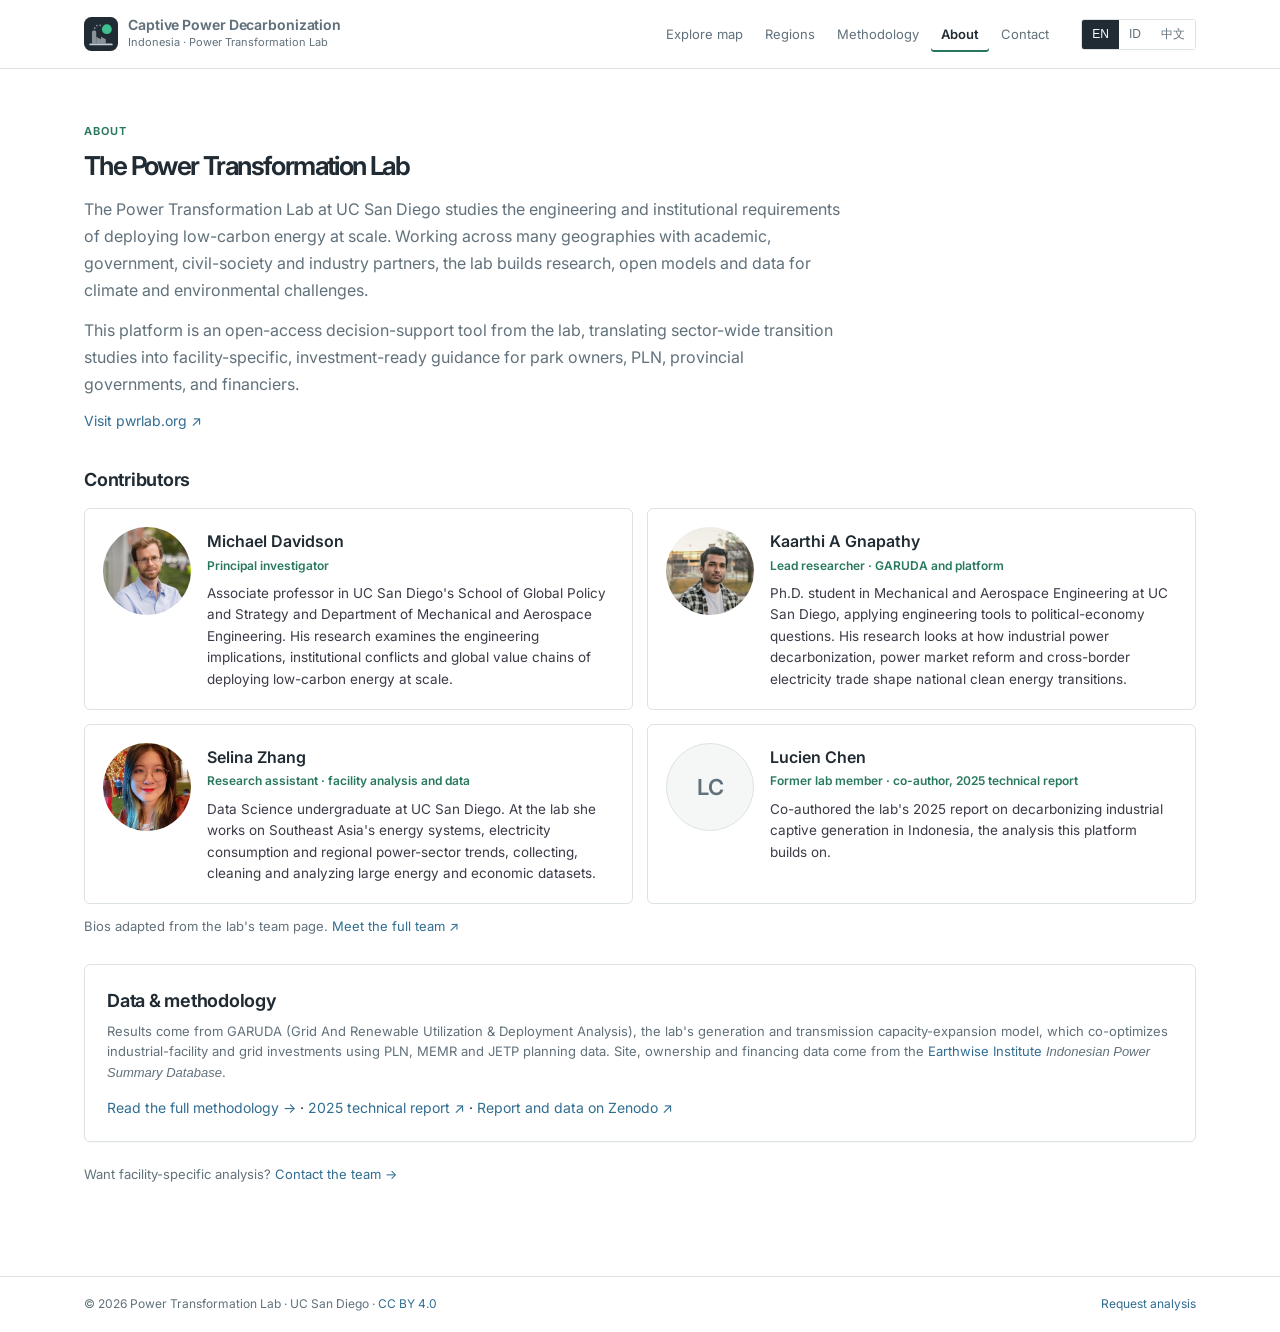
==== commit e16d1ae5: "Citations in the OREO style; Earthwise replaces Sunrise - Sources are named in full and linked where" ====
--- a/about.html
+++ b/about.html
@@ -75,7 +75,7 @@
 
   <div class="card" style="margin-top:28px">
     <h2 data-i18n="ab_data">Data &amp; methodology</h2>
-    <p class="sub" style="margin-top:6px" data-i18n="ab_data_p">Results come from GARUDA (Grid And Renewable Utilization &amp; Deployment Analysis), the lab's generation and transmission capacity-expansion model, which co-optimizes industrial-facility and grid investments using PLN, MEMR and JETP planning data. Site, ownership and financing data come from the Earthwise Institute Indonesian Power Summary Database.</p>
+    <p class="sub" style="margin-top:6px" data-i18n-html="ab_data_p">Results come from GARUDA (Grid And Renewable Utilization &amp; Deployment Analysis), the lab's generation and transmission capacity-expansion model, which co-optimizes industrial-facility and grid investments using PLN, MEMR and JETP planning data. Site, ownership and financing data come from the <a href="https://earthwise.institute" target="_blank" rel="noopener">Earthwise Institute</a> <i>Indonesian Power Summary Database</i>.</p>
     <p style="font-size:14px;margin:10px 0 0">
       <a href="methodology.html"><span data-i18n="ab_method">Read the full methodology</span> →</a> ·
       <a href="https://pwrlab.org/2025/09/30/indonesia-industry-captive-generation.html" target="_blank" rel="noopener"><span data-i18n="ab_report">2025 technical report</span> ↗</a> ·
@@ -100,7 +100,7 @@
 </main>
 
 <footer class="site"><div class="wrap">
-  <span data-i18n="foot_rights">© 2026 Power Transformation Lab · UC San Diego · CC-BY open data</span>
+  <span data-i18n-html="foot_rights">© 2026 Power Transformation Lab · UC San Diego · <a href="methodology.html#licence">CC BY 4.0</a></span>
   <span><a href="contact.html#request" data-i18n="foot_req">Request analysis</a></span>
 </div></footer>
 
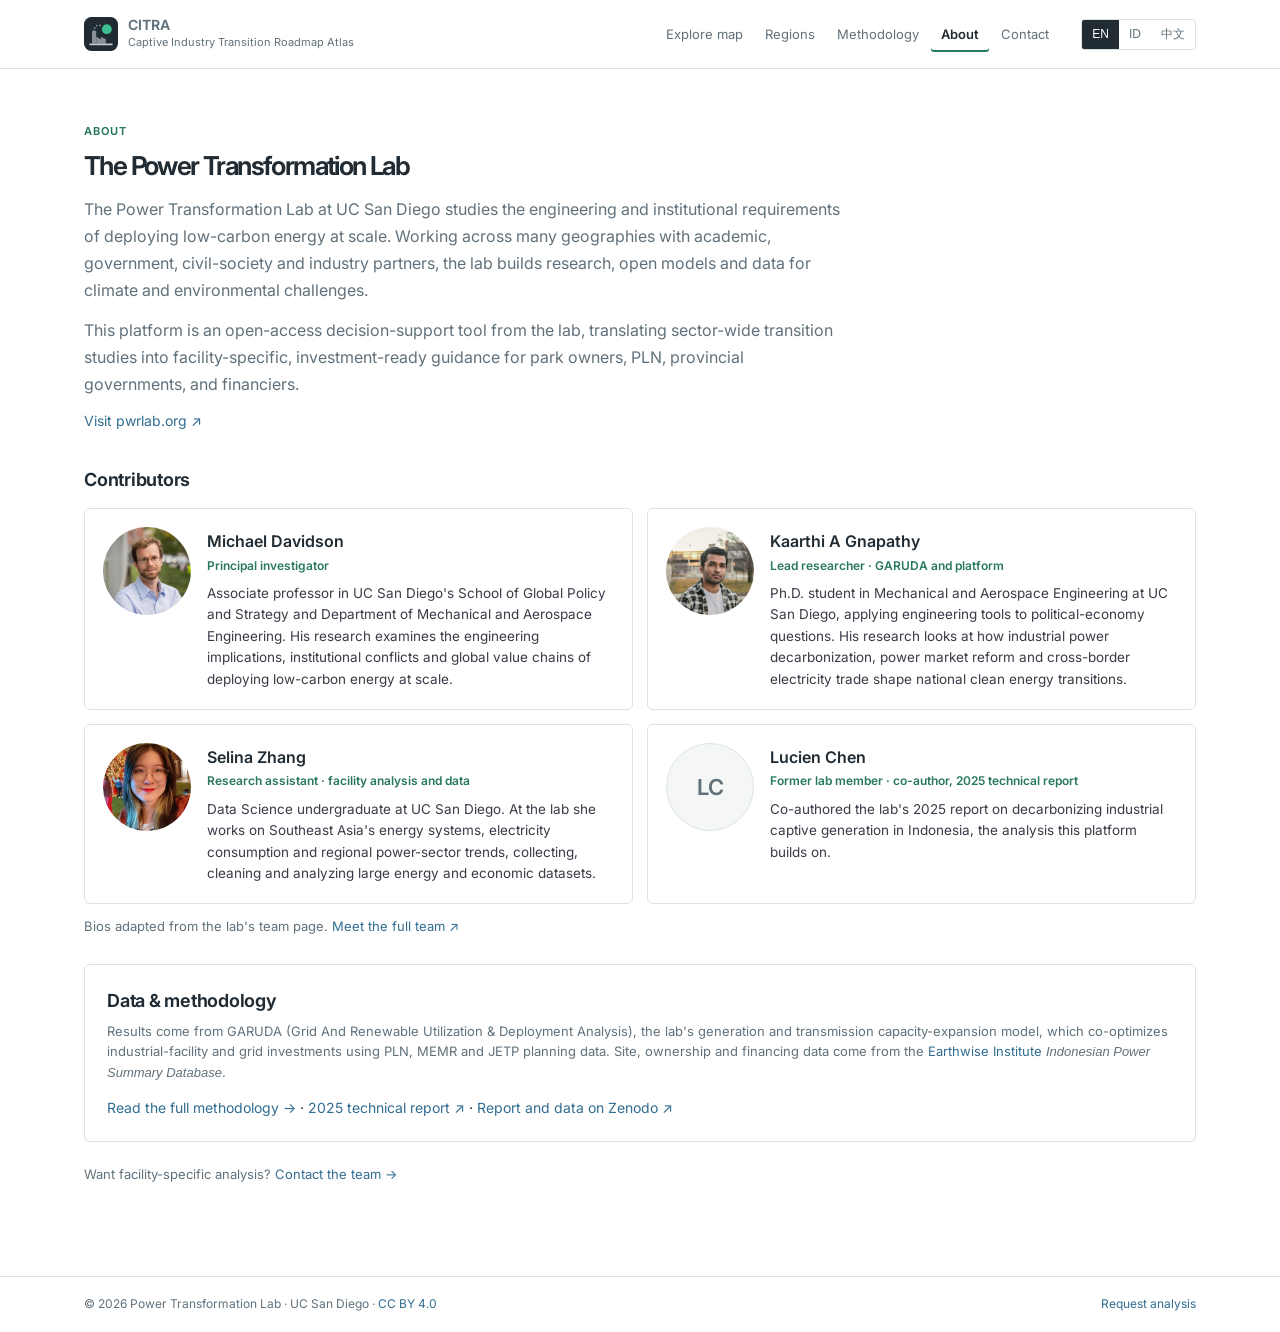
==== commit deb377eb: "CITRA name; GARUDA runs at three coal prices for every island Rename the site to CITRA (Captive Indu" ====
--- a/about.html
+++ b/about.html
@@ -3,7 +3,7 @@
 <head>
 <meta charset="utf-8">
 <meta name="viewport" content="width=device-width, initial-scale=1">
-<title>About · Captive Power Platform</title>
+<title>About · CITRA</title>
 <link rel="icon" type="image/svg+xml" href="assets/img/logo.svg">
 <link rel="preconnect" href="https://fonts.googleapis.com">
 <link rel="preconnect" href="https://fonts.gstatic.com" crossorigin>
@@ -16,7 +16,7 @@
   <div class="wrap navrow">
     <a class="brand" href="index.html">
       <img class="mark" src="assets/img/logo.svg" alt="" width="34" height="34">
-      <span><b data-i18n="brand">Captive Power Decarbonization</b><span data-i18n="brand_sub">Indonesia · Power Transformation Lab</span></span>
+      <span><b data-i18n="brand">CITRA</b><span data-i18n="brand_sub">Captive Industry Transition Roadmap Atlas</span></span>
     </a>
     <nav class="main">
       <a href="index.html" data-i18n="nav_explore">Explore map</a>
--- a/assets/css/styles.css
+++ b/assets/css/styles.css
@@ -1,4 +1,4 @@
-/* Captive Power Decarbonization Platform — prototype styles
+/* CITRA (Captive Industry Transition Roadmap Atlas) — site styles
    Design family: Power Transformation Lab (pwrlab.org) — charcoal #272636 + coral #fc4d50,
    evolved with a coal-vs-clean energy axis (charcoal coal / teal clean / blue grid). */
 
